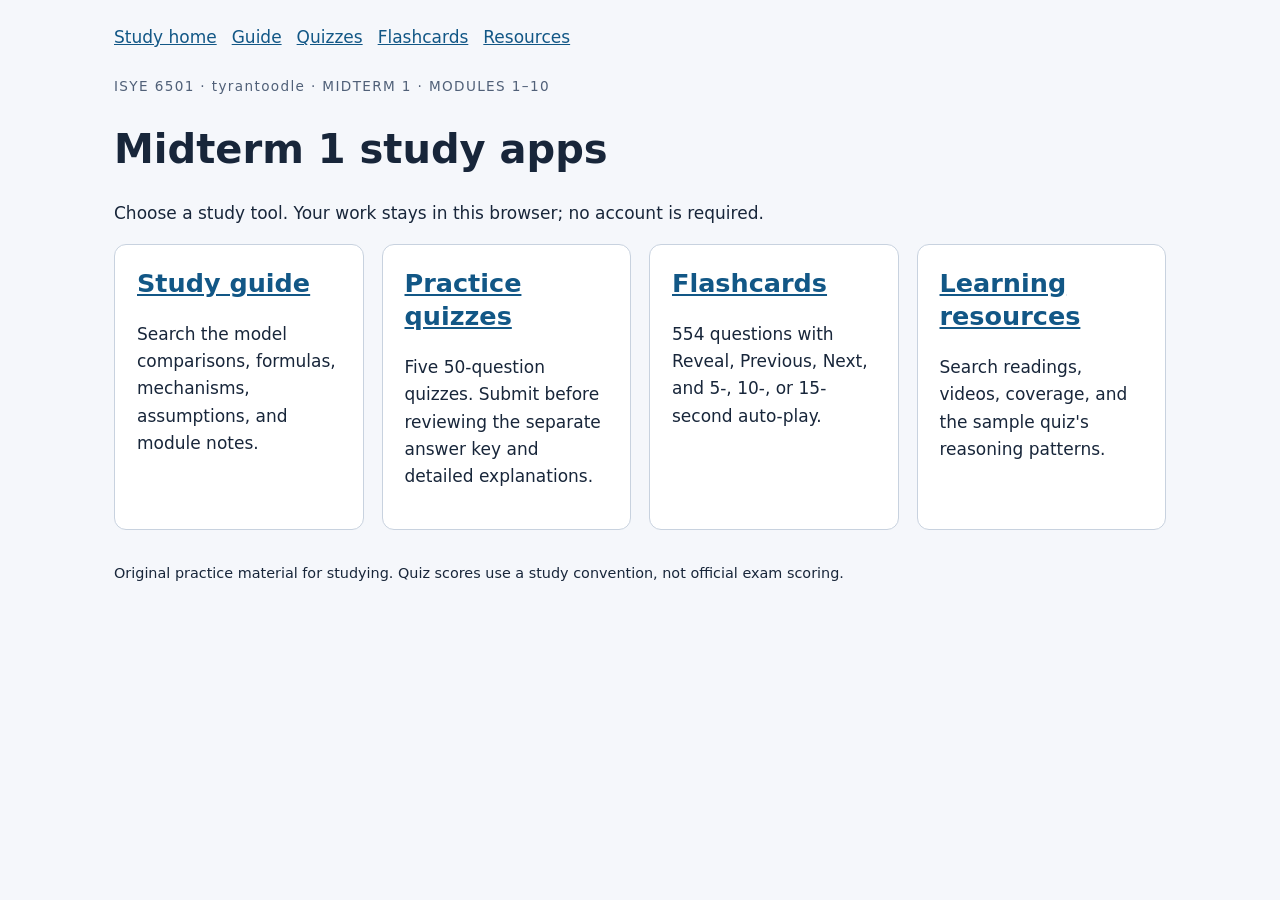
==== Exams/Midterm - 1/apps/index.html @ c77b1a87 "Initial commit" ====
<!doctype html><html lang="en"><head><meta charset="utf-8"><meta name="viewport" content="width=device-width,initial-scale=1"><title>Midterm 1 study apps · ISYE 6501 MT1</title><link rel="stylesheet" href="shared/styles.css"></head><body><main><nav aria-label="Study apps"><a href="index.html">Study home</a><a href="guide/index.html">Guide</a><a href="quizzes/index.html">Quizzes</a><a href="flashcards/index.html">Flashcards</a><a href="resources/index.html">Resources</a></nav><header><p class="eyebrow">ISYE 6501 · tyrantoodle · MIDTERM 1 · MODULES 1–10</p><h1>Midterm 1 study apps</h1></header><p>Choose a study tool. Your work stays in this browser; no account is required.</p><div class="tiles"><article class="tile"><h2><a href="guide/index.html">Study guide</a></h2><p>Search the model comparisons, formulas, mechanisms, assumptions, and module notes.</p></article><article class="tile"><h2><a href="quizzes/index.html">Practice quizzes</a></h2><p>Five 50-question quizzes. Submit before reviewing the separate answer key and detailed explanations.</p></article><article class="tile"><h2><a href="flashcards/index.html">Flashcards</a></h2><p>554 questions with Reveal, Previous, Next, and 5-, 10-, or 15-second auto-play.</p></article><article class="tile"><h2><a href="resources/index.html">Learning resources</a></h2><p>Search readings, videos, coverage, and the sample quiz's reasoning patterns.</p></article></div><footer>Original practice material for studying. Quiz scores use a study convention, not official exam scoring.</footer></main></body></html>
---- Exams/Midterm - 1/apps/shared/styles.css ----
*{box-sizing:border-box}html{color-scheme:light}body{margin:0;background:#f5f7fb;color:#18263a;font:17px/1.6 system-ui,sans-serif}main{max-width:1100px;margin:auto;padding:24px}a{color:#125786}a:hover{text-decoration-thickness:3px}h1{font-size:clamp(1.8rem,5vw,2.5rem);line-height:1.2}h2{line-height:1.3}nav{display:flex;gap:15px;flex-wrap:wrap;margin-bottom:25px}.eyebrow{font-size:.85rem;letter-spacing:.1em;color:#506078}.tiles{display:grid;grid-template-columns:repeat(auto-fit,minmax(240px,1fr));gap:18px}.tile,article,.panel,fieldset{background:white;border:1px solid #c8d2df;border-radius:12px;padding:22px}.tile h2{margin-top:0}button,select,input[type=search],input[type=text]{font:inherit;padding:10px;border:1px solid #8798ad;border-radius:7px}button{cursor:pointer;background:#e8eff8;color:#15243a}button.primary{background:#124d7a;color:white}button:disabled{opacity:.65;cursor:default}:focus-visible{outline:3px solid #ba6600;outline-offset:3px}[hidden]{display:none!important}.toolbar{display:flex;flex-wrap:wrap;gap:12px;align-items:center;margin:18px 0}.toolbar input{flex:1;min-width:180px}.muted{color:#526174}.error{color:#9c192b;background:#fff0f1;padding:12px}.sections{display:grid;gap:18px}table{border-collapse:collapse;width:100%;font-size:.88rem}td,th{border:1px solid #aab7c5;padding:8px;vertical-align:top}th{background:#edf2f8}.table-wrap{overflow-x:auto}pre{white-space:pre-wrap;overflow-wrap:anywhere}fieldset{margin:20px 0;min-width:0}legend{font-weight:bold;padding:0 8px}.choice{display:flex;align-items:flex-start;gap:12px;padding:10px;margin:7px 0;border:1px solid #d2dce8;border-radius:6px}.choice input{margin-top:7px;flex-shrink:0}.blank{width:100%}.review{margin:20px 0;border-left:5px solid #75859a}.correct{border-left-color:#23764d}.incorrect{border-left-color:#b42b40}.badge{font-weight:bold}.sticky{position:sticky;bottom:0;background:#f5f7fb;padding:12px;border-top:1px solid #c8d2df}.answer h2{font-size:1.2rem}.doc-nav{max-width:100%}.sections article{scroll-margin-top:180px}.reader-tools{position:sticky;top:0;background:#f5f7fb;padding:12px 0;z-index:1}footer{margin-top:32px;font-size:.9rem}svg{max-width:100%}@media(max-width:600px){main{padding:16px}article,fieldset,.panel{padding:15px}.reader-tools{position:static}.toolbar{align-items:stretch}.toolbar>*{width:100%}table{min-width:650px}}@media print{body{background:white}nav,.toolbar,.no-print,.sticky{display:none!important}main{max-width:none;padding:0}article,fieldset{border:none;padding:0;break-inside:avoid}a{color:inherit}.table-wrap{overflow:visible}table{min-width:0}.sections{display:block}}@media print{#quiz-form{display:block!important}#results{display:none!important}#quiz-form input{visibility:hidden}.reader-tools{display:none!important}}
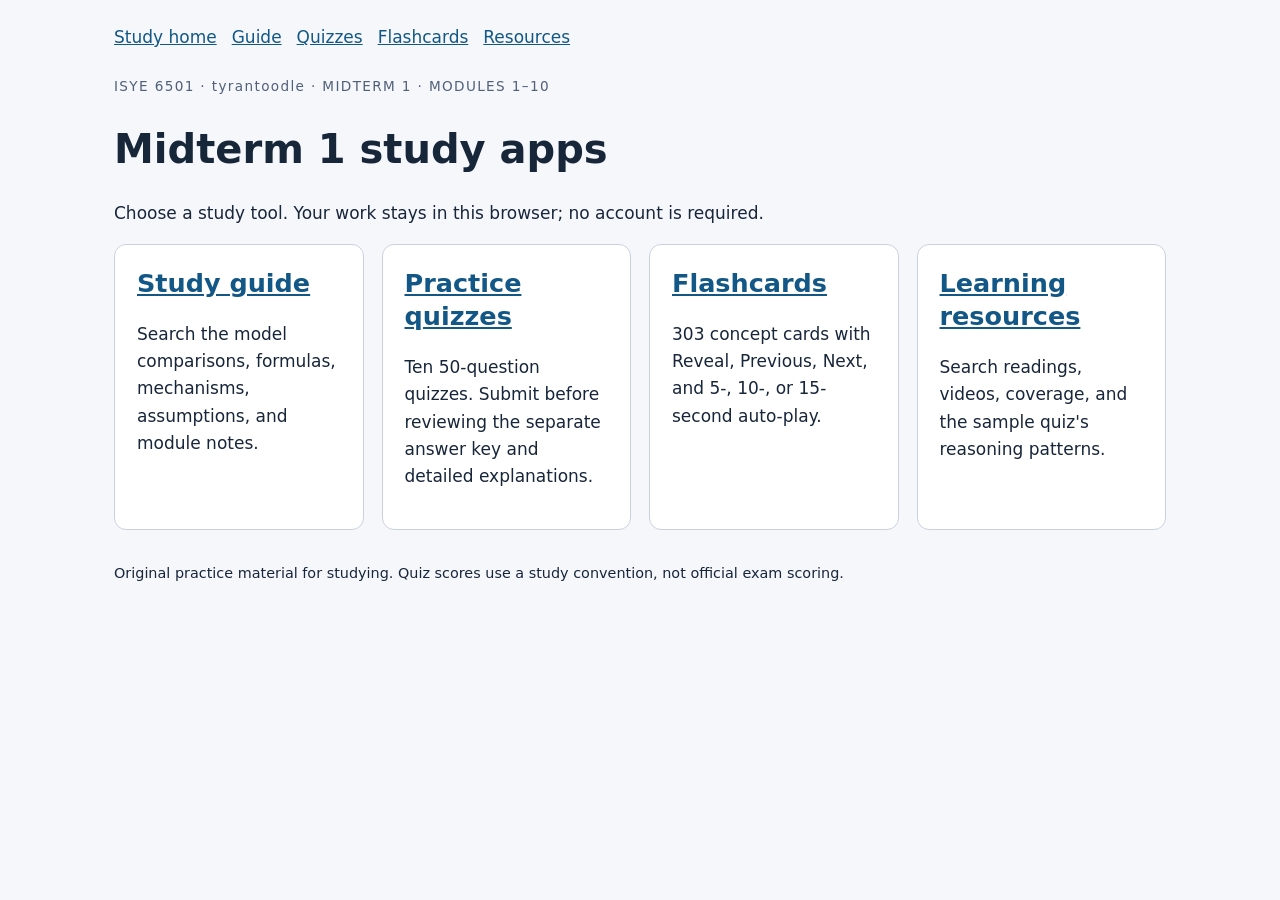
==== commit f677712c: "Add five practice quizzes and rebuild concept flashcards" ====
--- a/Exams/Midterm - 1/apps/index.html
+++ b/Exams/Midterm - 1/apps/index.html
@@ -1 +1 @@
-<!doctype html><html lang="en"><head><meta charset="utf-8"><meta name="viewport" content="width=device-width,initial-scale=1"><title>Midterm 1 study apps · ISYE 6501 MT1</title><link rel="stylesheet" href="shared/styles.css"></head><body><main><nav aria-label="Study apps"><a href="index.html">Study home</a><a href="guide/index.html">Guide</a><a href="quizzes/index.html">Quizzes</a><a href="flashcards/index.html">Flashcards</a><a href="resources/index.html">Resources</a></nav><header><p class="eyebrow">ISYE 6501 · tyrantoodle · MIDTERM 1 · MODULES 1–10</p><h1>Midterm 1 study apps</h1></header><p>Choose a study tool. Your work stays in this browser; no account is required.</p><div class="tiles"><article class="tile"><h2><a href="guide/index.html">Study guide</a></h2><p>Search the model comparisons, formulas, mechanisms, assumptions, and module notes.</p></article><article class="tile"><h2><a href="quizzes/index.html">Practice quizzes</a></h2><p>Five 50-question quizzes. Submit before reviewing the separate answer key and detailed explanations.</p></article><article class="tile"><h2><a href="flashcards/index.html">Flashcards</a></h2><p>554 questions with Reveal, Previous, Next, and 5-, 10-, or 15-second auto-play.</p></article><article class="tile"><h2><a href="resources/index.html">Learning resources</a></h2><p>Search readings, videos, coverage, and the sample quiz's reasoning patterns.</p></article></div><footer>Original practice material for studying. Quiz scores use a study convention, not official exam scoring.</footer></main></body></html>+<!doctype html><html lang="en"><head><meta charset="utf-8"><meta name="viewport" content="width=device-width,initial-scale=1"><title>Midterm 1 study apps · ISYE 6501 MT1</title><link rel="stylesheet" href="shared/styles.css"></head><body><main><nav aria-label="Study apps"><a href="index.html">Study home</a><a href="guide/index.html">Guide</a><a href="quizzes/index.html">Quizzes</a><a href="flashcards/index.html">Flashcards</a><a href="resources/index.html">Resources</a></nav><header><p class="eyebrow">ISYE 6501 · tyrantoodle · MIDTERM 1 · MODULES 1–10</p><h1>Midterm 1 study apps</h1></header><p>Choose a study tool. Your work stays in this browser; no account is required.</p><div class="tiles"><article class="tile"><h2><a href="guide/index.html">Study guide</a></h2><p>Search the model comparisons, formulas, mechanisms, assumptions, and module notes.</p></article><article class="tile"><h2><a href="quizzes/index.html">Practice quizzes</a></h2><p>Ten 50-question quizzes. Submit before reviewing the separate answer key and detailed explanations.</p></article><article class="tile"><h2><a href="flashcards/index.html">Flashcards</a></h2><p>303 concept cards with Reveal, Previous, Next, and 5-, 10-, or 15-second auto-play.</p></article><article class="tile"><h2><a href="resources/index.html">Learning resources</a></h2><p>Search readings, videos, coverage, and the sample quiz's reasoning patterns.</p></article></div><footer>Original practice material for studying. Quiz scores use a study convention, not official exam scoring.</footer></main></body></html>
